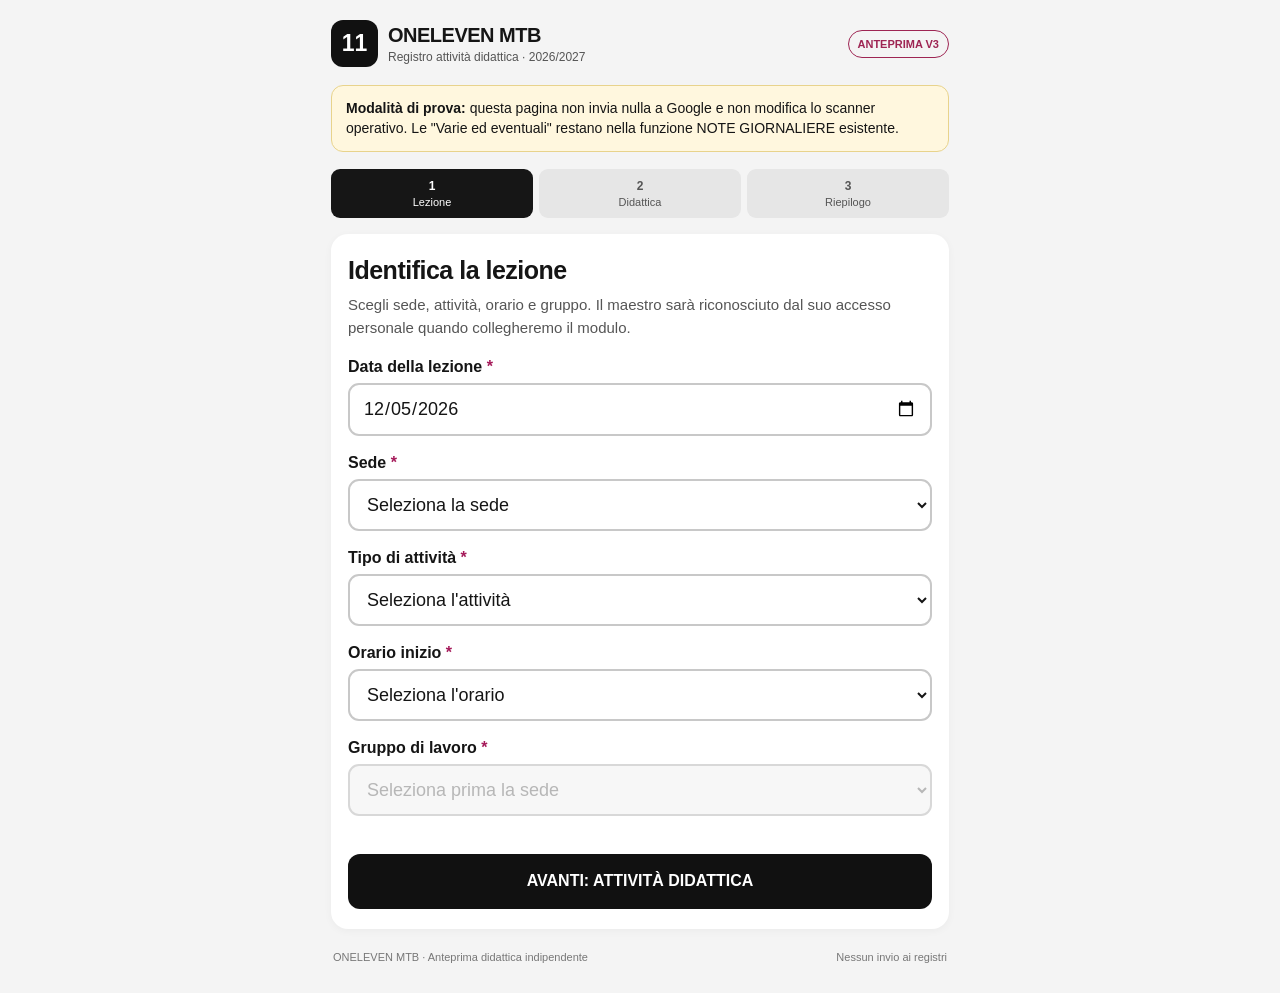
==== didattica/index.html @ 5e8c2f03 "Add files via upload Aggiunta modulo didattica V3 - versione di prova" ====
<!doctype html>
<html lang="it">
<head>
  <meta charset="utf-8">
  <meta name="viewport" content="width=device-width,initial-scale=1,viewport-fit=cover">
  <meta name="referrer" content="no-referrer">
  <meta name="robots" content="noindex,nofollow">
  <meta name="color-scheme" content="light">
  <title>Oneleven MTB | Attività didattica (anteprima)</title>
  <link rel="stylesheet" href="didattica.css">
</head>
<body>
  <main class="app">
    <header class="head">
      <div class="brand"><span class="brandmark" aria-hidden="true">11</span><div><strong>ONELEVEN MTB</strong><small>Registro attività didattica · 2026/2027</small></div></div>
      <span class="flag">ANTEPRIMA V3</span>
    </header>
    <div class="notice" role="status"><strong>Modalità di prova:</strong> questa pagina non invia nulla a Google e non modifica lo scanner operativo. Le "Varie ed eventuali" restano nella funzione NOTE GIORNALIERE esistente.</div>
    <div class="progress" aria-label="Fase di compilazione">
      <span class="step active" data-progress="0">1 <span>Lezione</span></span>
      <span class="step" data-progress="1">2 <span>Didattica</span></span>
      <span class="step" data-progress="2">3 <span>Riepilogo</span></span>
    </div>
    <section class="panel" id="stage-0">
      <h1>Identifica la lezione</h1>
      <p class="sub">Scegli sede, attività, orario e gruppo. Il maestro sarà riconosciuto dal suo accesso personale quando collegheremo il modulo.</p>
      <label for="lessonDate">Data della lezione <em>*</em></label>
      <input type="date" id="lessonDate" required>
      <label for="sede">Sede <em>*</em></label>
      <select id="sede" required><option value="">Seleziona la sede</option><option value="MFZ">My Fly Zone (MFZ)</option><option value="PIN">Pineta Sacchetti</option><option value="OUT">Outdoor</option></select>
      <div id="outdoorBox" class="hidden">
        <label for="localitaOutdoor">Località della lezione Outdoor <em>*</em></label>
        <input type="text" id="localitaOutdoor" maxlength="140" autocomplete="off" placeholder="Es. Monte Cavo – Rocca di Papa">
        <p class="hint">Inserisci dove si svolge la lezione. Campo obbligatorio solo per Outdoor.</p>
      </div>
      <label for="attivita">Tipo di attività <em>*</em></label>
      <select id="attivita" required><option value="">Seleziona l'attività</option></select>
      <label for="ora">Orario inizio <em>*</em></label>
      <select id="ora" required><option value="">Seleziona l'orario</option></select>
      <label for="gruppo">Gruppo di lavoro <em>*</em></label>
      <select id="gruppo" required disabled><option value="">Seleziona prima la sede</option></select>
      <div id="occasionaleBox" class="hidden">
        <label for="descrizioneOccasionale">Descrizione del gruppo occasionale <em>*</em></label>
        <input type="text" id="descrizioneOccasionale" maxlength="120" placeholder="Es. U12 misto, allievi di due gruppi">
        <p class="hint">Non crea un gruppo permanente nell'anagrafica.</p>
      </div>
      <p id="stage0Error" class="error" aria-live="polite"></p>
      <button type="button" class="primary" id="go1">AVANTI: ATTIVITÀ DIDATTICA</button>
    </section>
    <section class="panel hidden" id="stage-1">
      <h1>Attività didattica</h1>
      <p class="sub" id="lessonSummary1"></p>
      <label for="didattica">Lavoro svolto e obiettivi <em>*</em></label>
      <textarea id="didattica" rows="7" maxlength="2000" placeholder="Descrivi gli esercizi svolti, gli obiettivi e le indicazioni per la lezione successiva."></textarea>
      <p class="hint counter"><span id="didatticaCounter">0</span>/2000 caratteri</p>
      <p id="stage1Error" class="error" aria-live="polite"></p>
      <div class="actions"><button type="button" class="secondary" id="back0">INDIETRO</button><button type="button" class="primary" id="go2">AVANTI: RIEPILOGO</button></div>
    </section>
    <section class="panel hidden" id="stage-2">
      <h1>Riepilogo didattico</h1>
      <p class="sub">Controlla i dati. Il salvataggio sarà attivato soltanto dopo i test sul backend.</p>
      <dl class="summary" id="summary"></dl>
      <div class="notice warning"><strong>Registrazione disabilitata:</strong> non è stato eseguito nessun invio a Google.</div>
      <button type="button" class="primary" disabled>REGISTRA ATTIVITÀ · NON ATTIVO</button>
      <div class="actions"><button type="button" class="secondary" id="back1">INDIETRO</button><button type="button" class="secondary" id="copy">COPIA RIEPILOGO</button></div>
      <p id="copyResult" class="hint" aria-live="polite"></p>
    </section>
    <footer><span>ONELEVEN MTB · Anteprima didattica indipendente</span><span>Nessun invio ai registri</span></footer>
  </main>
  <script src="gruppi.js"></script>
  <script src="didattica.js"></script>
</body>
</html>
---- didattica/didattica.css ----
:root{font-family:Arial,Helvetica,sans-serif;color:#151515;background:#f4f4f4;-webkit-text-size-adjust:100%;font-synthesis:none}
*{box-sizing:border-box}
body{margin:0;min-height:100vh}
.app{max-width:650px;margin:0 auto;padding:16px 16px 30px}
.head{display:flex;justify-content:space-between;align-items:center;gap:12px;margin:4px 0 18px}
.brand{display:flex;align-items:center;gap:10px}.brand strong{font-size:20px;letter-spacing:-.5px;display:block}.brand small{font-size:12px;color:#555;display:block;margin-top:3px}
.brandmark{display:grid;place-items:center;width:47px;height:47px;background:#111;color:#fff;font-size:23px;font-weight:900;border-radius:12px}
.flag{border:1px solid #9e2553;color:#9e2553;padding:7px 9px;border-radius:999px;font-weight:700;font-size:11px;white-space:nowrap}
.notice{background:#fff7de;border:1px solid #e8d38c;border-radius:12px;padding:12px 14px;font-size:14px;line-height:1.45;margin-bottom:17px}
.notice.warning{margin-top:18px;background:#faf6ec}
.progress{display:flex;gap:6px;margin-bottom:16px}
.step{flex:1;text-align:center;background:#e6e6e6;color:#555;border-radius:9px;padding:10px 2px;font-size:12px;font-weight:700}
.step span{display:block;font-size:11px;margin-top:3px;font-weight:400}
.step.active{background:#161616;color:#fff}.step.done{background:#e4efe8;color:#1a6a42}
.panel{background:#fff;border-radius:17px;padding:22px 17px 20px;box-shadow:0 2px 8px #0000000a}
.hidden{display:none!important}
h1{font-size:25px;line-height:1.15;margin:0 0 10px;letter-spacing:-.5px}
.sub{font-size:15px;color:#555;line-height:1.48;margin:0 0 19px}
label{display:block;font-size:16px;font-weight:700;margin:18px 0 7px}
label em{font-style:normal;color:#a51959}
input,select,textarea{width:100%;border:2px solid #c8c8c8;border-radius:11px;background:#fff;color:#151515;font-family:inherit;font-size:18px;padding:13px;min-height:52px}
select:disabled{color:#999;background:#f4f4f4}
textarea{font-size:18px;line-height:1.4;resize:vertical;min-height:150px}
:focus-visible{outline:3px solid #9c2459;outline-offset:2px}
button{font-family:inherit;border-radius:12px;border:0;min-height:55px;font-size:16px;font-weight:800;cursor:pointer;padding:12px 14px}
button.primary{width:100%;background:#111;color:#fff;margin-top:12px}
button.secondary{border:2px solid #222;color:#111;background:#fff}
button:disabled{opacity:.50;cursor:not-allowed}
.actions{display:grid;grid-template-columns:1fr 1fr;gap:9px;margin-top:12px}
.actions .primary{margin-top:0}
.hint{font-size:13px;color:#666;line-height:1.4;margin:6px 0}
.counter{text-align:right}
.error{font-size:14px;color:#aa162a;font-weight:700;min-height:1em;margin:12px 0 0}
.explain{background:#f4f4f4;padding:13px;border-radius:11px;line-height:1.5;font-size:14px}
.summary{margin:0;padding:0}
.summary .pair{display:grid;grid-template-columns:120px minmax(0,1fr);gap:10px;padding:12px 0;border-bottom:1px solid #eee;font-size:15px;line-height:1.45}
.summary dt{color:#666}.summary dd{margin:0;font-weight:600;overflow-wrap:anywhere;white-space:pre-wrap}
footer{display:flex;flex-wrap:wrap;gap:8px;justify-content:space-between;color:#777;font-size:11px;padding:22px 2px 0}
@media(max-width:375px){.step span{font-size:10px}.app{padding:12px}.panel{padding:20px 14px}.summary .pair{grid-template-columns:94px 1fr}.brand strong{font-size:17px}}
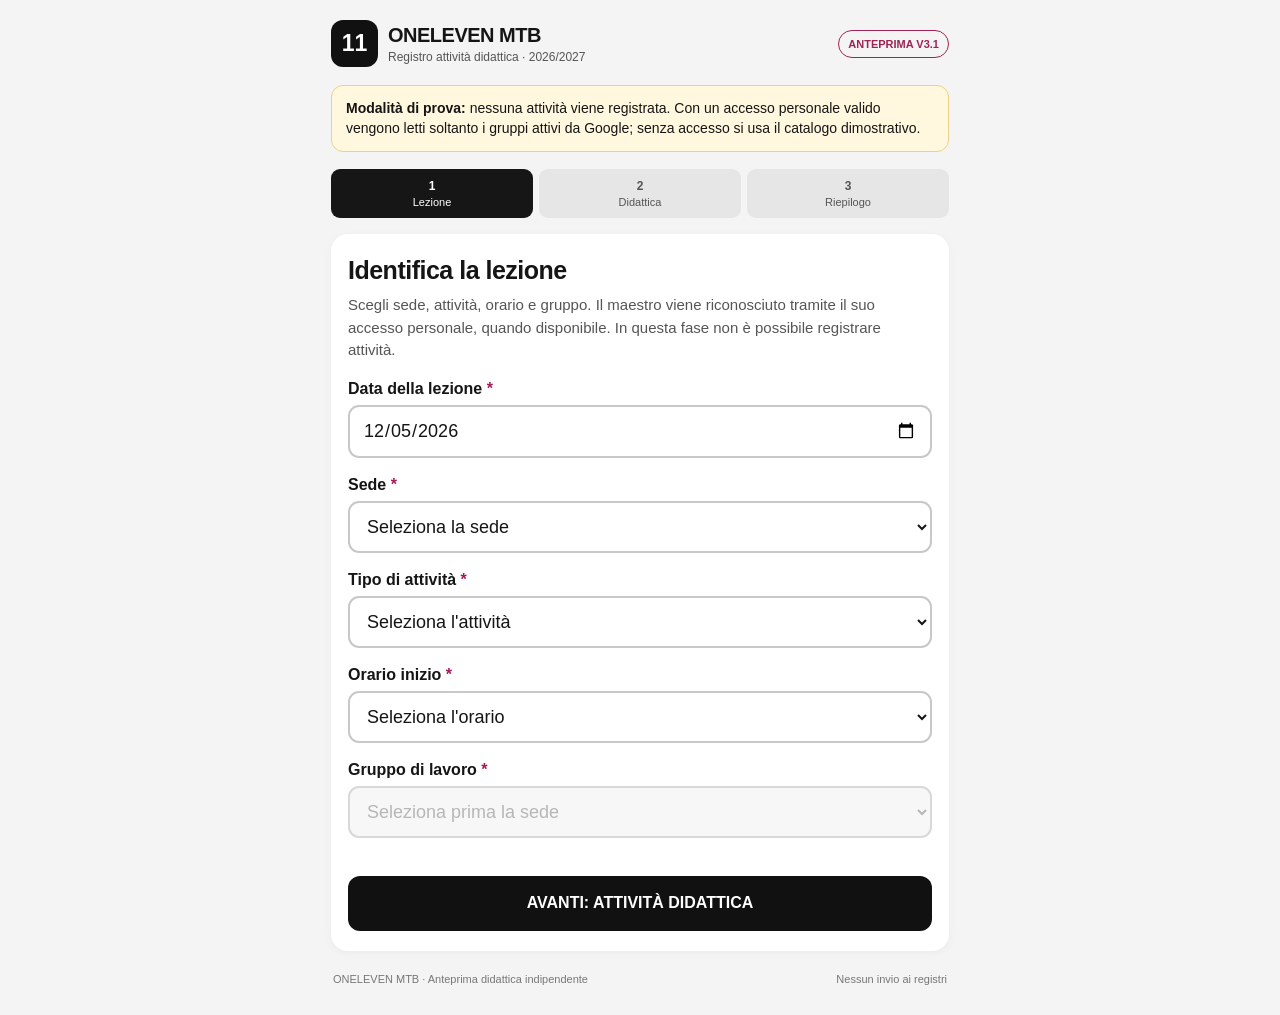
==== commit 42a53f0c: "Didattica V3.1 - collegamento Google sola lettura" ====
--- a/didattica/index.html
+++ b/didattica/index.html
@@ -6,16 +6,16 @@
   <meta name="referrer" content="no-referrer">
   <meta name="robots" content="noindex,nofollow">
   <meta name="color-scheme" content="light">
-  <title>Oneleven MTB | Attività didattica (anteprima)</title>
+  <title>Oneleven MTB | Attività didattica (anteprima sola lettura)</title>
   <link rel="stylesheet" href="didattica.css">
 </head>
 <body>
   <main class="app">
     <header class="head">
       <div class="brand"><span class="brandmark" aria-hidden="true">11</span><div><strong>ONELEVEN MTB</strong><small>Registro attività didattica · 2026/2027</small></div></div>
-      <span class="flag">ANTEPRIMA V3</span>
+      <span class="flag">ANTEPRIMA V3.1</span>
     </header>
-    <div class="notice" role="status"><strong>Modalità di prova:</strong> questa pagina non invia nulla a Google e non modifica lo scanner operativo. Le "Varie ed eventuali" restano nella funzione NOTE GIORNALIERE esistente.</div>
+    <div class="notice" role="status"><strong>Modalità di prova:</strong> nessuna attività viene registrata. Con un accesso personale valido vengono letti soltanto i gruppi attivi da Google; senza accesso si usa il catalogo dimostrativo.</div>
     <div class="progress" aria-label="Fase di compilazione">
       <span class="step active" data-progress="0">1 <span>Lezione</span></span>
       <span class="step" data-progress="1">2 <span>Didattica</span></span>
@@ -23,7 +23,7 @@
     </div>
     <section class="panel" id="stage-0">
       <h1>Identifica la lezione</h1>
-      <p class="sub">Scegli sede, attività, orario e gruppo. Il maestro sarà riconosciuto dal suo accesso personale quando collegheremo il modulo.</p>
+      <p class="sub">Scegli sede, attività, orario e gruppo. Il maestro viene riconosciuto tramite il suo accesso personale, quando disponibile. In questa fase non è possibile registrare attività.</p>
       <label for="lessonDate">Data della lezione <em>*</em></label>
       <input type="date" id="lessonDate" required>
       <label for="sede">Sede <em>*</em></label>
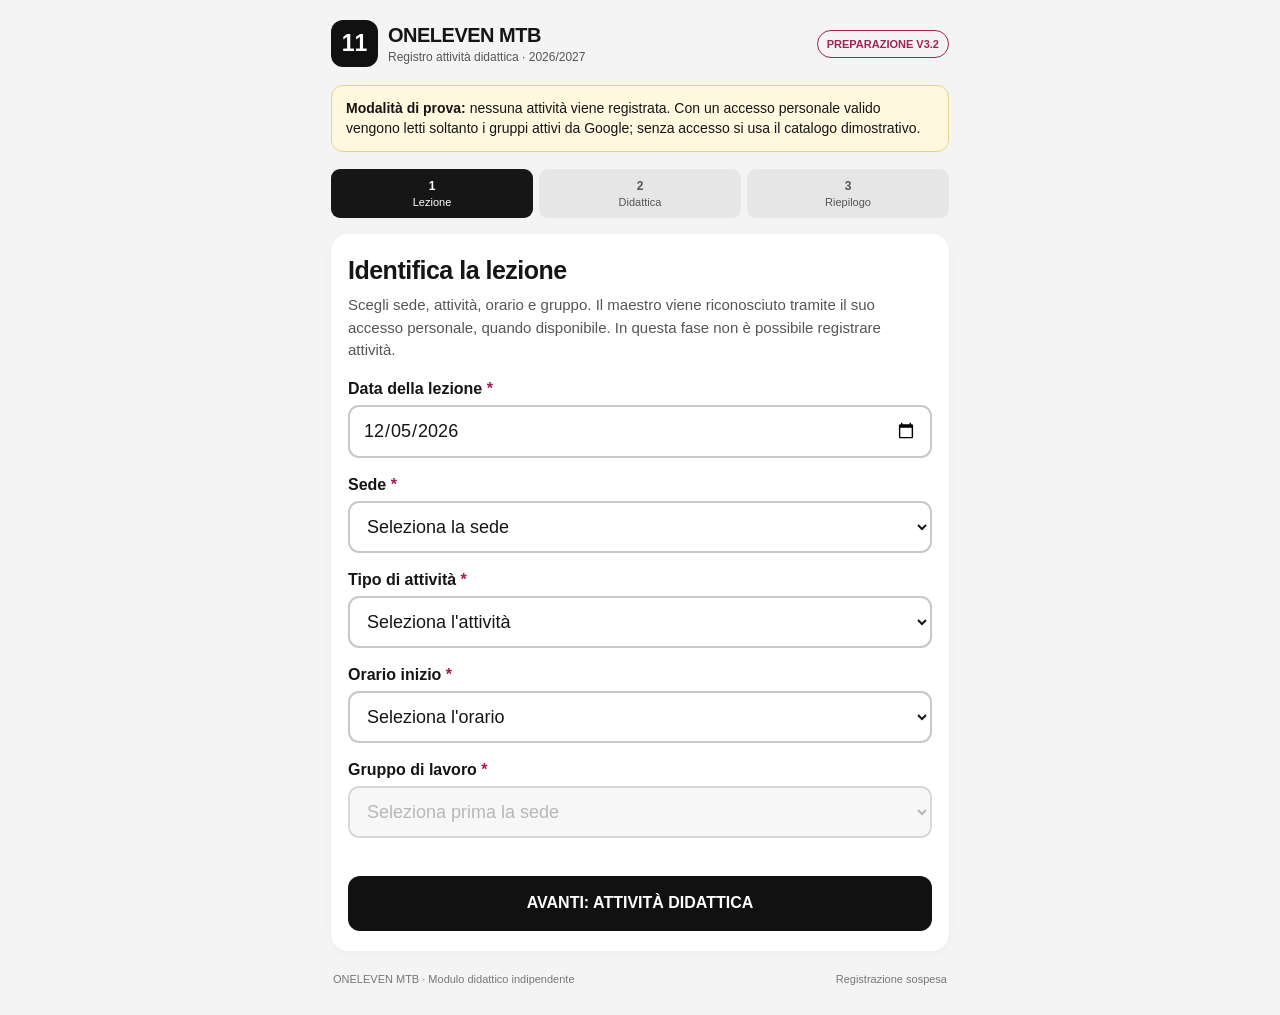
==== commit 9bbf1665: "Didattica V3.2 - Registrazione e Fascicolo Maestri" ====
--- a/didattica/index.html
+++ b/didattica/index.html
@@ -6,16 +6,17 @@
   <meta name="referrer" content="no-referrer">
   <meta name="robots" content="noindex,nofollow">
   <meta name="color-scheme" content="light">
-  <title>Oneleven MTB | Attività didattica (anteprima sola lettura)</title>
+  <title>Oneleven MTB | Attività didattica (preparazione V3.2)</title>
   <link rel="stylesheet" href="didattica.css">
 </head>
 <body>
   <main class="app">
     <header class="head">
       <div class="brand"><span class="brandmark" aria-hidden="true">11</span><div><strong>ONELEVEN MTB</strong><small>Registro attività didattica · 2026/2027</small></div></div>
-      <span class="flag">ANTEPRIMA V3.1</span>
+      <span class="flag">PREPARAZIONE V3.2</span>
     </header>
     <div class="notice" role="status"><strong>Modalità di prova:</strong> nessuna attività viene registrata. Con un accesso personale valido vengono letti soltanto i gruppi attivi da Google; senza accesso si usa il catalogo dimostrativo.</div>
+    <p><a href="fascicolo.html" id="fascicoloLink" hidden>CONSULTA FASCICOLO MAESTRI</a></p>
     <div class="progress" aria-label="Fase di compilazione">
       <span class="step active" data-progress="0">1 <span>Lezione</span></span>
       <span class="step" data-progress="1">2 <span>Didattica</span></span>
@@ -58,14 +59,19 @@
     </section>
     <section class="panel hidden" id="stage-2">
       <h1>Riepilogo didattico</h1>
-      <p class="sub">Controlla i dati. Il salvataggio sarà attivato soltanto dopo i test sul backend.</p>
+      <p class="sub">Controlla i dati. La registrazione sarà disponibile dopo il deployment e il collaudo finale.</p>
       <dl class="summary" id="summary"></dl>
-      <div class="notice warning"><strong>Registrazione disabilitata:</strong> non è stato eseguito nessun invio a Google.</div>
-      <button type="button" class="primary" disabled>REGISTRA ATTIVITÀ · NON ATTIVO</button>
+      <div class="notice warning"><strong>Preparazione V3.2:</strong> invio disabilitato fino all’attivazione finale. Le note esistenti e Excel restano indipendenti.</div>
+      <button type="button" class="primary" id="registraDidattica" disabled>REGISTRAZIONE NON ANCORA ATTIVA</button>
+      <p class="error" id="sendState" aria-live="polite"></p>
+      <div class="actions">
+        <button type="button" class="secondary" id="checkDidattica" hidden>VERIFICA INVIO PRECEDENTE</button>
+        <button type="button" class="secondary" id="retryDidattica" hidden>RIPROVA STESSO ID</button>
+      </div>
       <div class="actions"><button type="button" class="secondary" id="back1">INDIETRO</button><button type="button" class="secondary" id="copy">COPIA RIEPILOGO</button></div>
       <p id="copyResult" class="hint" aria-live="polite"></p>
     </section>
-    <footer><span>ONELEVEN MTB · Anteprima didattica indipendente</span><span>Nessun invio ai registri</span></footer>
+    <footer><span>ONELEVEN MTB · Modulo didattico indipendente</span><span>Registrazione sospesa</span></footer>
   </main>
   <script src="gruppi.js"></script>
   <script src="didattica.js"></script>
--- a/didattica/didattica.css
+++ b/didattica/didattica.css
@@ -37,3 +37,6 @@
 .summary dt{color:#666}.summary dd{margin:0;font-weight:600;overflow-wrap:anywhere;white-space:pre-wrap}
 footer{display:flex;flex-wrap:wrap;gap:8px;justify-content:space-between;color:#777;font-size:11px;padding:22px 2px 0}
 @media(max-width:375px){.step span{font-size:10px}.app{padding:12px}.panel{padding:20px 14px}.summary .pair{grid-template-columns:94px 1fr}.brand strong{font-size:17px}}
+
+[hidden]{display:none!important}
+#fascicoloLink{display:block;background:#fff;border:2px solid #111;border-radius:12px;padding:14px;text-align:center;text-decoration:none;color:#111;font-weight:800;margin-bottom:14px}
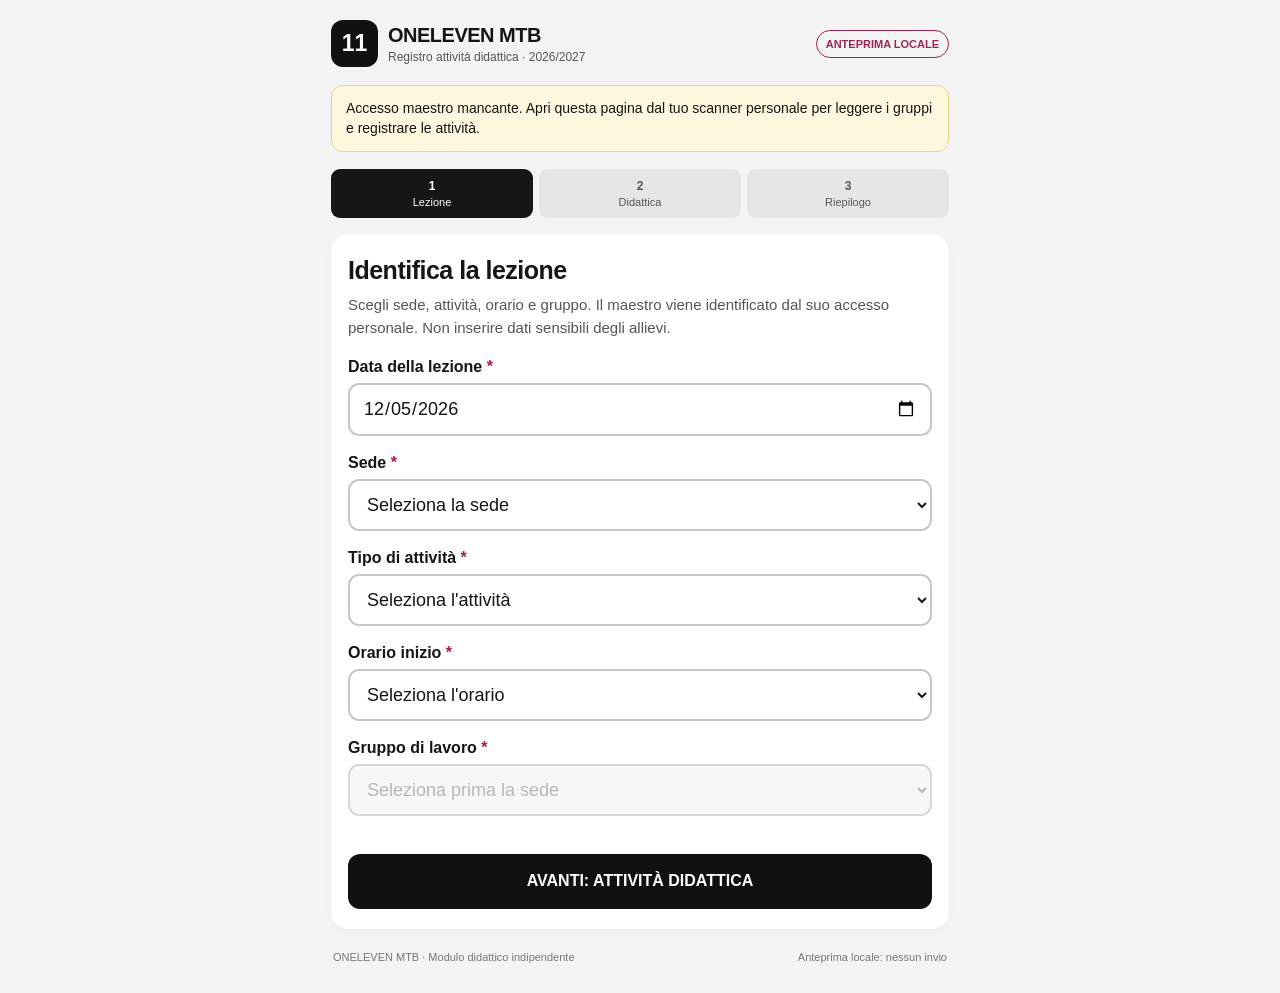
==== commit de1f0404: "Didattica V3.3 - Versione operativa pre-rilascio" ====
--- a/didattica/index.html
+++ b/didattica/index.html
@@ -6,16 +6,16 @@
   <meta name="referrer" content="no-referrer">
   <meta name="robots" content="noindex,nofollow">
   <meta name="color-scheme" content="light">
-  <title>Oneleven MTB | Attività didattica (preparazione V3.2)</title>
+  <title>Oneleven MTB | Attività didattica</title>
   <link rel="stylesheet" href="didattica.css">
 </head>
 <body>
   <main class="app">
     <header class="head">
       <div class="brand"><span class="brandmark" aria-hidden="true">11</span><div><strong>ONELEVEN MTB</strong><small>Registro attività didattica · 2026/2027</small></div></div>
-      <span class="flag">PREPARAZIONE V3.2</span>
+      <span class="flag">DIDATTICA</span>
     </header>
-    <div class="notice" role="status"><strong>Modalità di prova:</strong> nessuna attività viene registrata. Con un accesso personale valido vengono letti soltanto i gruppi attivi da Google; senza accesso si usa il catalogo dimostrativo.</div>
+    <div class="notice" role="status">Accesso maestro in verifica. La registrazione è disponibile soltanto dallo scanner autorizzato sul sito Oneleven.</div>
     <p><a href="fascicolo.html" id="fascicoloLink" hidden>CONSULTA FASCICOLO MAESTRI</a></p>
     <div class="progress" aria-label="Fase di compilazione">
       <span class="step active" data-progress="0">1 <span>Lezione</span></span>
@@ -24,7 +24,7 @@
     </div>
     <section class="panel" id="stage-0">
       <h1>Identifica la lezione</h1>
-      <p class="sub">Scegli sede, attività, orario e gruppo. Il maestro viene riconosciuto tramite il suo accesso personale, quando disponibile. In questa fase non è possibile registrare attività.</p>
+      <p class="sub">Scegli sede, attività, orario e gruppo. Il maestro viene riconosciuto tramite il suo accesso personale. Non inserire dati sensibili degli allievi.</p>
       <label for="lessonDate">Data della lezione <em>*</em></label>
       <input type="date" id="lessonDate" required>
       <label for="sede">Sede <em>*</em></label>
@@ -59,10 +59,11 @@
     </section>
     <section class="panel hidden" id="stage-2">
       <h1>Riepilogo didattico</h1>
-      <p class="sub">Controlla i dati. La registrazione sarà disponibile dopo il deployment e il collaudo finale.</p>
+      <p class="sub">Controlla tutti i dati prima di registrare l’attività.</p>
       <dl class="summary" id="summary"></dl>
-      <div class="notice warning"><strong>Preparazione V3.2:</strong> invio disabilitato fino all’attivazione finale. Le note esistenti e Excel restano indipendenti.</div>
-      <button type="button" class="primary" id="registraDidattica" disabled>REGISTRAZIONE NON ANCORA ATTIVA</button>
+      <div class="notice warning">L’attività sarà registrata nel REGISTRO DIDATTICA. Se la connessione si interrompe, verifica l’invio precedente: non creare un altro ID.</div>
+      <button type="button" class="primary" id="registraDidattica" disabled>VERIFICA ACCESSO IN CORSO</button>
+      <div class="actions"><button type="button" class="secondary" id="nuovaAttivita" hidden>NUOVA ATTIVITÀ</button></div>
       <p class="error" id="sendState" aria-live="polite"></p>
       <div class="actions">
         <button type="button" class="secondary" id="checkDidattica" hidden>VERIFICA INVIO PRECEDENTE</button>
@@ -71,7 +72,7 @@
       <div class="actions"><button type="button" class="secondary" id="back1">INDIETRO</button><button type="button" class="secondary" id="copy">COPIA RIEPILOGO</button></div>
       <p id="copyResult" class="hint" aria-live="polite"></p>
     </section>
-    <footer><span>ONELEVEN MTB · Modulo didattico indipendente</span><span>Registrazione sospesa</span></footer>
+    <footer><span>ONELEVEN MTB · Modulo didattico indipendente</span><span>Registro didattico Oneleven</span></footer>
   </main>
   <script src="gruppi.js"></script>
   <script src="didattica.js"></script>
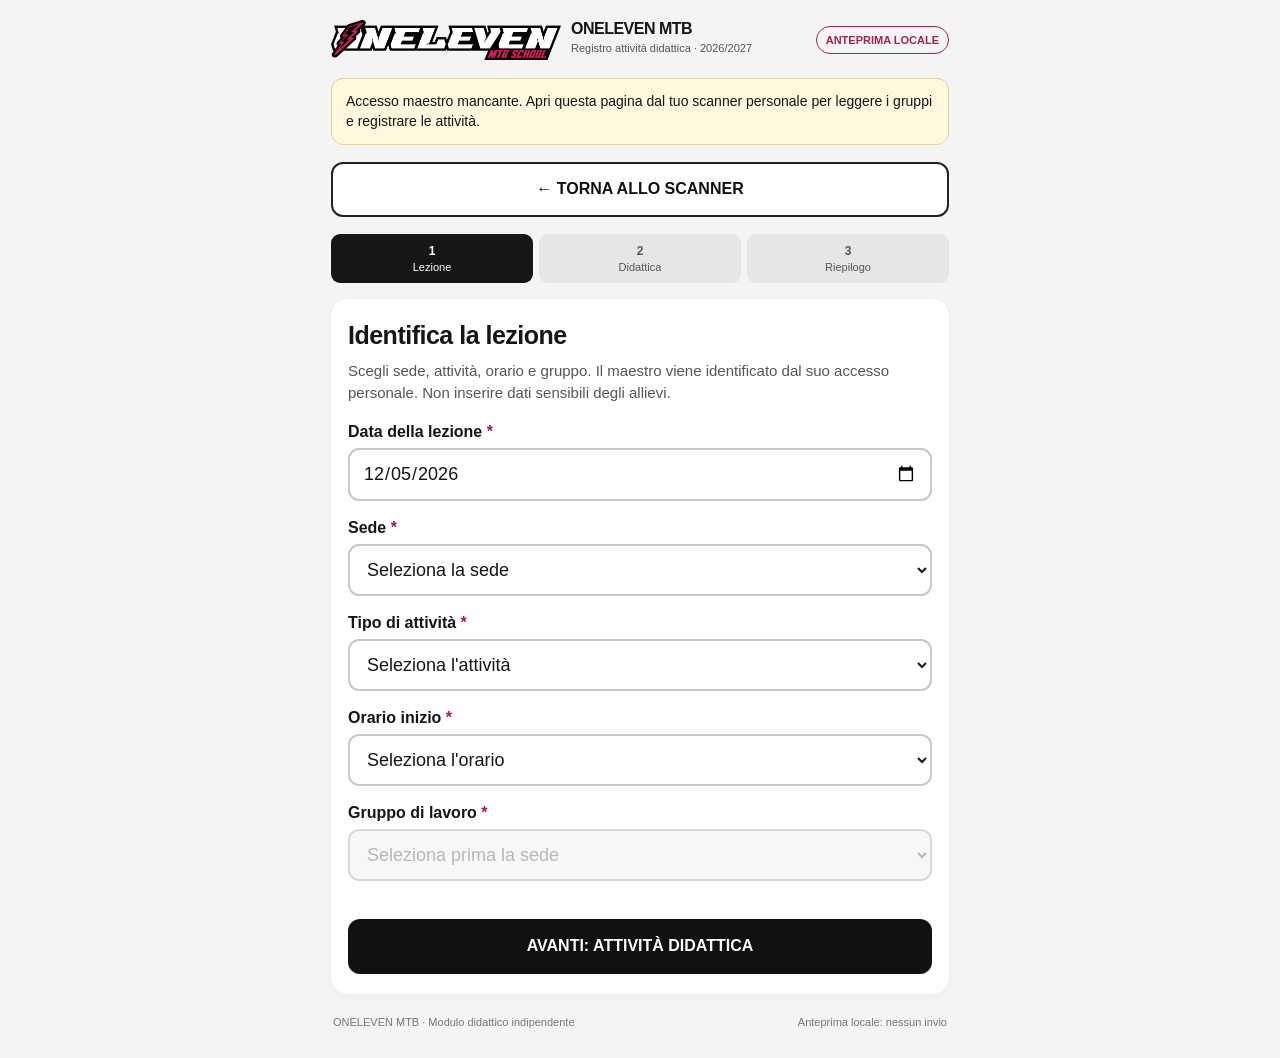
==== commit fd034fc4: "Didattica V3.4 - Logo Oneleven e ritorno allo scanner" ====
--- a/didattica/index.html
+++ b/didattica/index.html
@@ -12,11 +12,12 @@
 <body>
   <main class="app">
     <header class="head">
-      <div class="brand"><span class="brandmark" aria-hidden="true">11</span><div><strong>ONELEVEN MTB</strong><small>Registro attività didattica · 2026/2027</small></div></div>
+      <div class="brand"><img class="brand-logo" src="../logo scanner.png" alt="Oneleven MTB School"><div><strong>ONELEVEN MTB</strong><small>Registro attività didattica · 2026/2027</small></div></div>
       <span class="flag">DIDATTICA</span>
     </header>
     <div class="notice" role="status">Accesso maestro in verifica. La registrazione è disponibile soltanto dallo scanner autorizzato sul sito Oneleven.</div>
     <p><a href="fascicolo.html" id="fascicoloLink" hidden>CONSULTA FASCICOLO MAESTRI</a></p>
+    <button id="tornaScanner" type="button" class="secondary return-scanner">← TORNA ALLO SCANNER</button>
     <div class="progress" aria-label="Fase di compilazione">
       <span class="step active" data-progress="0">1 <span>Lezione</span></span>
       <span class="step" data-progress="1">2 <span>Didattica</span></span>
--- a/didattica/didattica.css
+++ b/didattica/didattica.css
@@ -40,3 +40,12 @@
 
 [hidden]{display:none!important}
 #fascicoloLink{display:block;background:#fff;border:2px solid #111;border-radius:12px;padding:14px;text-align:center;text-decoration:none;color:#111;font-weight:800;margin-bottom:14px}
+
+/* V3.4: logo ufficiale riutilizzato dallo scanner e ritorno a navigazione principale. */
+.brand{min-width:0;align-items:flex-start}
+.brand-logo{display:block;width:min(230px,52vw);height:auto;object-fit:contain}
+.brand>div{min-width:0}
+.brand strong{font-size:16px}
+.brand small{font-size:11px;line-height:1.3}
+.return-scanner{width:100%;display:block;margin:0 0 17px;text-align:center}
+@media(max-width:375px){.brand-logo{width:min(200px,49vw)}.flag{font-size:10px;padding:6px}}
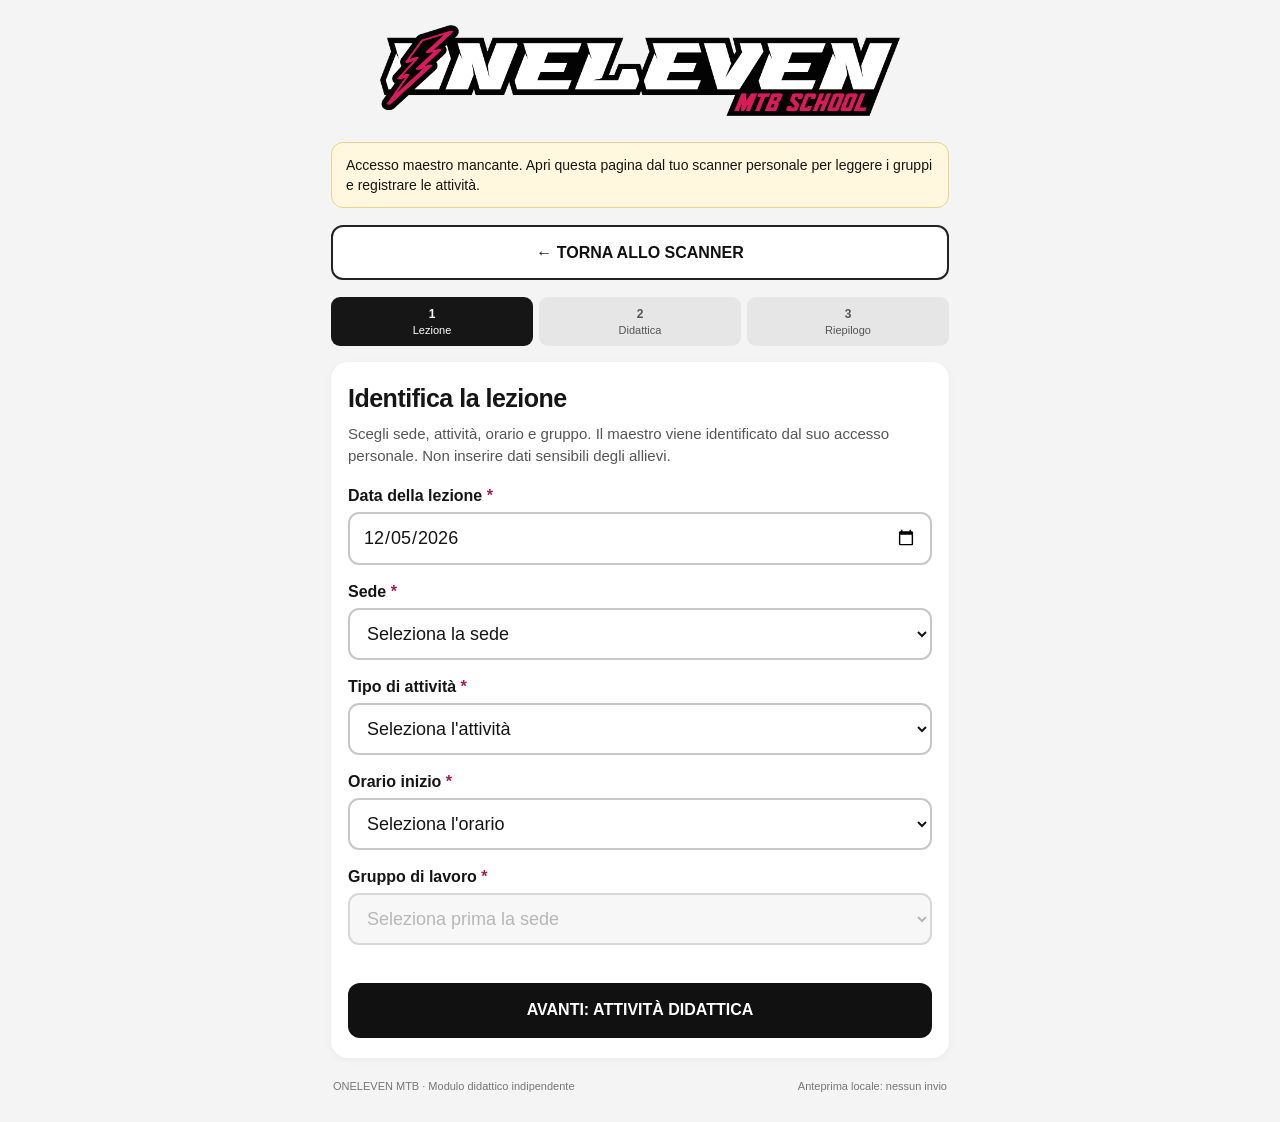
==== commit 1259868c: "Didattica V3.5 - Logo grande e avvisi semplificati" ====
--- a/didattica/index.html
+++ b/didattica/index.html
@@ -12,10 +12,9 @@
 <body>
   <main class="app">
     <header class="head">
-      <div class="brand"><img class="brand-logo" src="../logo scanner.png" alt="Oneleven MTB School"><div><strong>ONELEVEN MTB</strong><small>Registro attività didattica · 2026/2027</small></div></div>
-      <span class="flag">DIDATTICA</span>
+      <div class="brand"><img class="brand-logo" src="../logo scanner.png" alt="Oneleven MTB School"></div>
     </header>
-    <div class="notice" role="status">Accesso maestro in verifica. La registrazione è disponibile soltanto dallo scanner autorizzato sul sito Oneleven.</div>
+    <div class="notice" role="status" aria-live="polite">Accesso maestro in verifica. La registrazione è disponibile soltanto dallo scanner autorizzato sul sito Oneleven.</div>
     <p><a href="fascicolo.html" id="fascicoloLink" hidden>CONSULTA FASCICOLO MAESTRI</a></p>
     <button id="tornaScanner" type="button" class="secondary return-scanner">← TORNA ALLO SCANNER</button>
     <div class="progress" aria-label="Fase di compilazione">
--- a/didattica/didattica.css
+++ b/didattica/didattica.css
@@ -2,10 +2,9 @@
 *{box-sizing:border-box}
 body{margin:0;min-height:100vh}
 .app{max-width:650px;margin:0 auto;padding:16px 16px 30px}
-.head{display:flex;justify-content:space-between;align-items:center;gap:12px;margin:4px 0 18px}
-.brand{display:flex;align-items:center;gap:10px}.brand strong{font-size:20px;letter-spacing:-.5px;display:block}.brand small{font-size:12px;color:#555;display:block;margin-top:3px}
-.brandmark{display:grid;place-items:center;width:47px;height:47px;background:#111;color:#fff;font-size:23px;font-weight:900;border-radius:12px}
-.flag{border:1px solid #9e2553;color:#9e2553;padding:7px 9px;border-radius:999px;font-weight:700;font-size:11px;white-space:nowrap}
+.head{display:flex;justify-content:center;align-items:center;margin:4px 0 18px}
+.brand{display:flex;align-items:center;justify-content:center;width:100%;min-width:0}
+.brand-logo{display:block;width:100%;max-width:520px;height:auto;margin:5px auto 8px;object-fit:contain}
 .notice{background:#fff7de;border:1px solid #e8d38c;border-radius:12px;padding:12px 14px;font-size:14px;line-height:1.45;margin-bottom:17px}
 .notice.warning{margin-top:18px;background:#faf6ec}
 .progress{display:flex;gap:6px;margin-bottom:16px}
@@ -36,16 +35,7 @@
 .summary .pair{display:grid;grid-template-columns:120px minmax(0,1fr);gap:10px;padding:12px 0;border-bottom:1px solid #eee;font-size:15px;line-height:1.45}
 .summary dt{color:#666}.summary dd{margin:0;font-weight:600;overflow-wrap:anywhere;white-space:pre-wrap}
 footer{display:flex;flex-wrap:wrap;gap:8px;justify-content:space-between;color:#777;font-size:11px;padding:22px 2px 0}
-@media(max-width:375px){.step span{font-size:10px}.app{padding:12px}.panel{padding:20px 14px}.summary .pair{grid-template-columns:94px 1fr}.brand strong{font-size:17px}}
-
+@media(max-width:375px){.step span{font-size:10px}.app{padding:12px}.panel{padding:20px 14px}.summary .pair{grid-template-columns:94px 1fr}}
 [hidden]{display:none!important}
 #fascicoloLink{display:block;background:#fff;border:2px solid #111;border-radius:12px;padding:14px;text-align:center;text-decoration:none;color:#111;font-weight:800;margin-bottom:14px}
-
-/* V3.4: logo ufficiale riutilizzato dallo scanner e ritorno a navigazione principale. */
-.brand{min-width:0;align-items:flex-start}
-.brand-logo{display:block;width:min(230px,52vw);height:auto;object-fit:contain}
-.brand>div{min-width:0}
-.brand strong{font-size:16px}
-.brand small{font-size:11px;line-height:1.3}
 .return-scanner{width:100%;display:block;margin:0 0 17px;text-align:center}
-@media(max-width:375px){.brand-logo{width:min(200px,49vw)}.flag{font-size:10px;padding:6px}}
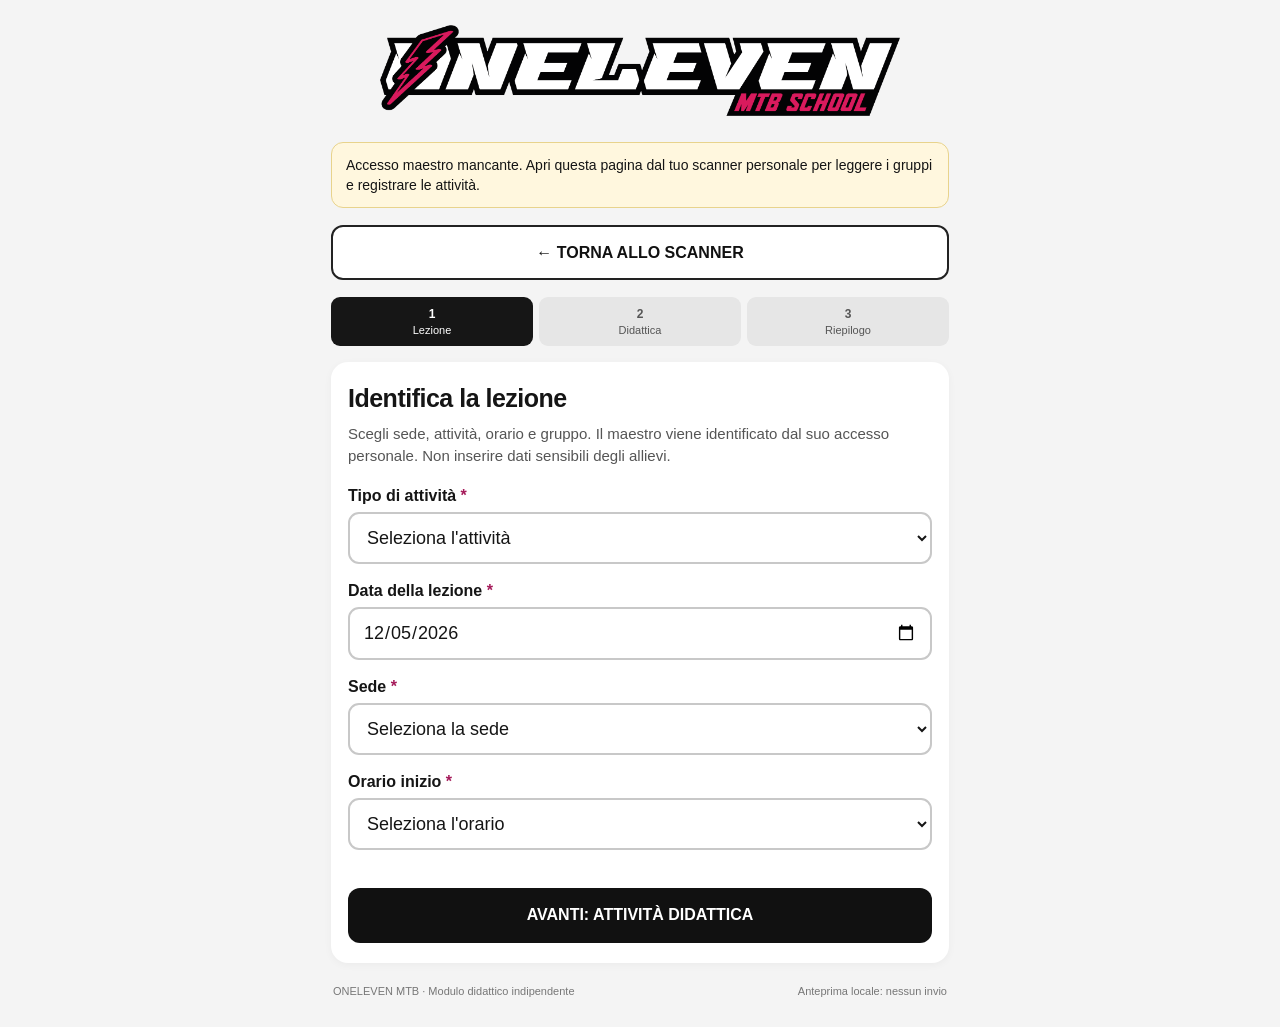
==== commit 4ed51a45: "Update index.html" ====
--- a/didattica/index.html
+++ b/didattica/index.html
@@ -6,7 +6,7 @@
   <meta name="referrer" content="no-referrer">
   <meta name="robots" content="noindex,nofollow">
   <meta name="color-scheme" content="light">
-  <title>Oneleven MTB | Attività didattica</title>
+  <title>Oneleven MTB | Attività didattica V3.6</title>
   <link rel="stylesheet" href="didattica.css">
 </head>
 <body>
@@ -24,7 +24,9 @@
     </div>
     <section class="panel" id="stage-0">
       <h1>Identifica la lezione</h1>
-      <p class="sub">Scegli sede, attività, orario e gruppo. Il maestro viene riconosciuto tramite il suo accesso personale. Non inserire dati sensibili degli allievi.</p>
+      <p class="sub">Scegli Club o PL, la sede e l'orario. Per Club indica il gruppo; per PL seleziona l'allievo per cognome.</p>
+      <label for="attivita">Tipo di attività <em>*</em></label>
+      <select id="attivita" required><option value="">Seleziona l'attività</option></select>
       <label for="lessonDate">Data della lezione <em>*</em></label>
       <input type="date" id="lessonDate" required>
       <label for="sede">Sede <em>*</em></label>
@@ -34,16 +36,25 @@
         <input type="text" id="localitaOutdoor" maxlength="140" autocomplete="off" placeholder="Es. Monte Cavo – Rocca di Papa">
         <p class="hint">Inserisci dove si svolge la lezione. Campo obbligatorio solo per Outdoor.</p>
       </div>
-      <label for="attivita">Tipo di attività <em>*</em></label>
-      <select id="attivita" required><option value="">Seleziona l'attività</option></select>
       <label for="ora">Orario inizio <em>*</em></label>
       <select id="ora" required><option value="">Seleziona l'orario</option></select>
-      <label for="gruppo">Gruppo di lavoro <em>*</em></label>
-      <select id="gruppo" required disabled><option value="">Seleziona prima la sede</option></select>
-      <div id="occasionaleBox" class="hidden">
-        <label for="descrizioneOccasionale">Descrizione del gruppo occasionale <em>*</em></label>
-        <input type="text" id="descrizioneOccasionale" maxlength="120" placeholder="Es. U12 misto, allievi di due gruppi">
-        <p class="hint">Non crea un gruppo permanente nell'anagrafica.</p>
+      <div id="clubBox" class="hidden">
+        <label for="gruppo">Gruppo di lavoro <em>*</em></label>
+        <select id="gruppo" disabled><option value="">Seleziona prima la sede</option></select>
+        <div id="occasionaleBox" class="hidden">
+          <label for="descrizioneOccasionale">Descrizione del gruppo occasionale <em>*</em></label>
+          <input type="text" id="descrizioneOccasionale" maxlength="120" placeholder="Es. U12 misto, allievi di due gruppi">
+          <p class="hint">Non crea un gruppo permanente nell'anagrafica.</p>
+        </div>
+      </div>
+      <div id="plBox" class="hidden">
+        <label for="pacchetto">Tipo pacchetto PL <em>*</em></label>
+        <select id="pacchetto"><option value="">Seleziona il pacchetto</option><option value="IND">IND - Individuale</option><option value="FRIENDS">FRIENDS</option></select>
+        <label for="cercaRider">Cerca allievo per cognome <em>*</em></label>
+        <input type="search" id="cercaRider" maxlength="100" placeholder="Inizia a scrivere il cognome" autocomplete="off">
+        <div id="riderRisultati" class="rider-results" aria-label="Risultati ricerca allievo"></div>
+        <p id="riderSelezionato" class="selected-rider hint" aria-live="polite">Nessun allievo selezionato.</p>
+        <p class="hint">Per FRIENDS registra ogni partecipante separatamente. Dopo la conferma puoi riutilizzare la stessa descrizione.</p>
       </div>
       <p id="stage0Error" class="error" aria-live="polite"></p>
       <button type="button" class="primary" id="go1">AVANTI: ATTIVITÀ DIDATTICA</button>
@@ -51,7 +62,17 @@
     <section class="panel hidden" id="stage-1">
       <h1>Attività didattica</h1>
       <p class="sub" id="lessonSummary1"></p>
-      <label for="didattica">Lavoro svolto e obiettivi <em>*</em></label>
+      <div id="livelloBox" class="hidden">
+        <label>Livello tecnico dell'allievo <em>*</em></label>
+        <p class="hint" id="livelloState" aria-live="polite">Caricamento dell'ultimo livello tecnico...</p>
+        <div class="levels" role="radiogroup" aria-label="Livello tecnico dell'allievo">
+          <label><input type="radio" name="livelloTecnico" value="Principiante"> Principiante</label>
+          <label><input type="radio" name="livelloTecnico" value="Intermedio"> Intermedio</label>
+          <label><input type="radio" name="livelloTecnico" value="Avanzato"> Avanzato</label>
+          <label><input type="radio" name="livelloTecnico" value="RaceTeam"> RaceTeam</label>
+        </div>
+      </div>
+      <label for="didattica" id="didatticaLabel">Lavoro svolto e obiettivi <em>*</em></label>
       <textarea id="didattica" rows="7" maxlength="2000" placeholder="Descrivi gli esercizi svolti, gli obiettivi e le indicazioni per la lezione successiva."></textarea>
       <p class="hint counter"><span id="didatticaCounter">0</span>/2000 caratteri</p>
       <p id="stage1Error" class="error" aria-live="polite"></p>
@@ -70,6 +91,7 @@
         <button type="button" class="secondary" id="retryDidattica" hidden>RIPROVA STESSO ID</button>
       </div>
       <div class="actions"><button type="button" class="secondary" id="back1">INDIETRO</button><button type="button" class="secondary" id="copy">COPIA RIEPILOGO</button></div>
+      <button type="button" class="secondary copy-description" id="copyDescription">COPIA SOLO LA DESCRIZIONE</button>
       <p id="copyResult" class="hint" aria-live="polite"></p>
     </section>
     <footer><span>ONELEVEN MTB · Modulo didattico indipendente</span><span>Registro didattico Oneleven</span></footer>
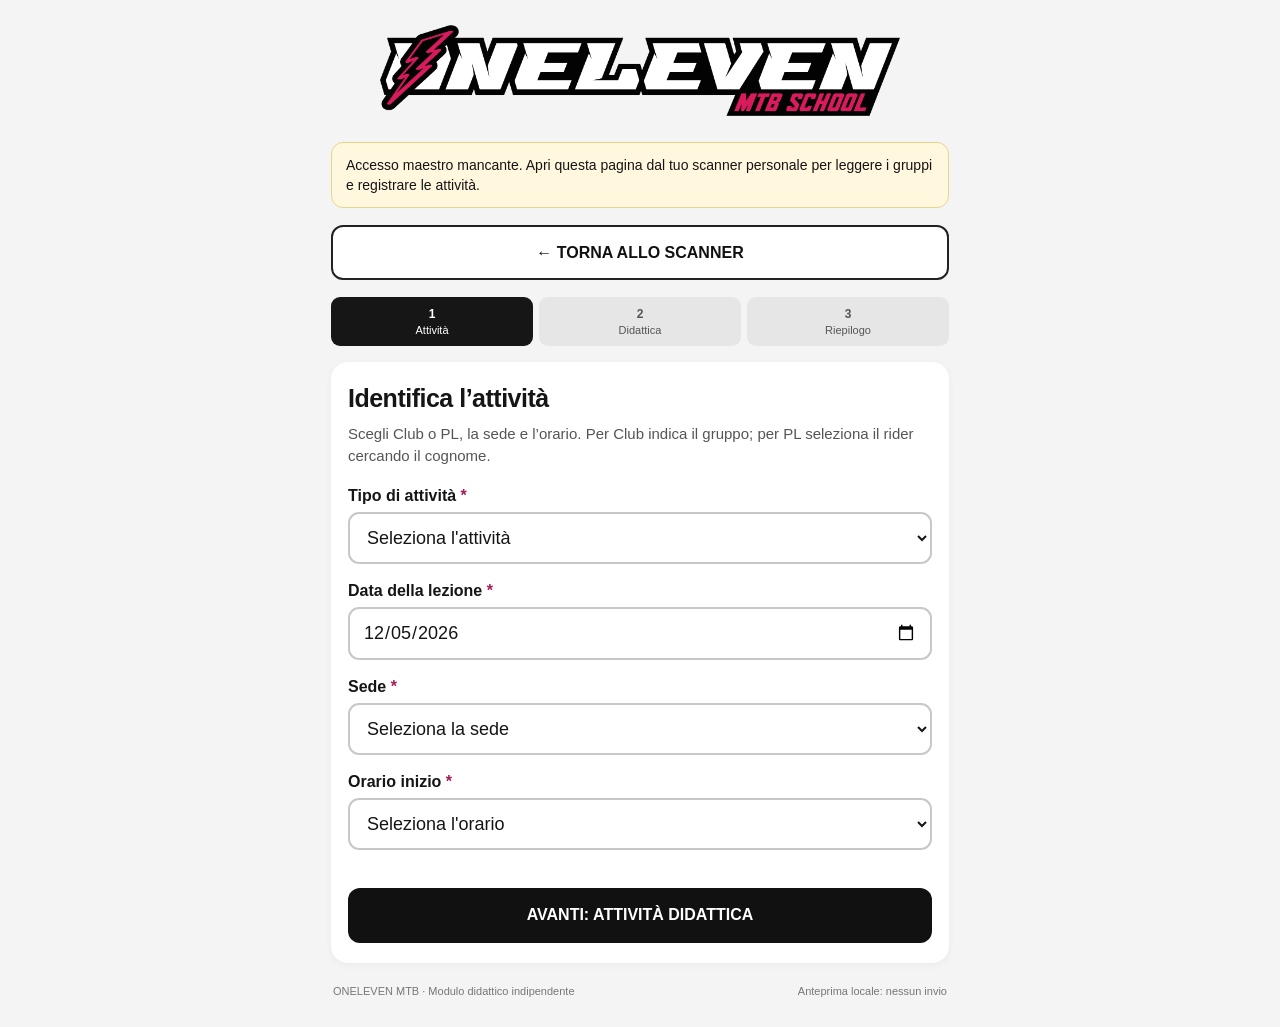
==== commit f2407efe: "Update index.html" ====
--- a/didattica/index.html
+++ b/didattica/index.html
@@ -6,7 +6,7 @@
   <meta name="referrer" content="no-referrer">
   <meta name="robots" content="noindex,nofollow">
   <meta name="color-scheme" content="light">
-  <title>Oneleven MTB | Attività didattica V3.6</title>
+  <title>Oneleven MTB | Attività didattica V3.7</title>
   <link rel="stylesheet" href="didattica.css">
 </head>
 <body>
@@ -18,17 +18,18 @@
     <p><a href="fascicolo.html" id="fascicoloLink" hidden>CONSULTA FASCICOLO MAESTRI</a></p>
     <button id="tornaScanner" type="button" class="secondary return-scanner">← TORNA ALLO SCANNER</button>
     <div class="progress" aria-label="Fase di compilazione">
-      <span class="step active" data-progress="0">1 <span>Lezione</span></span>
+      <span class="step active" data-progress="0">1 <span>Attività</span></span>
       <span class="step" data-progress="1">2 <span>Didattica</span></span>
       <span class="step" data-progress="2">3 <span>Riepilogo</span></span>
     </div>
     <section class="panel" id="stage-0">
-      <h1>Identifica la lezione</h1>
-      <p class="sub">Scegli Club o PL, la sede e l'orario. Per Club indica il gruppo; per PL seleziona l'allievo per cognome.</p>
+      <h1>Identifica l’attività</h1>
+      <p class="sub">Scegli Club, PL o Rider. Rider consente una valutazione tecnica anche senza lezione.</p>
       <label for="attivita">Tipo di attività <em>*</em></label>
       <select id="attivita" required><option value="">Seleziona l'attività</option></select>
-      <label for="lessonDate">Data della lezione <em>*</em></label>
+      <label for="lessonDate" id="dataLabel">Data della lezione <em>*</em></label>
       <input type="date" id="lessonDate" required>
+      <div id="sedeOraBox">
       <label for="sede">Sede <em>*</em></label>
       <select id="sede" required><option value="">Seleziona la sede</option><option value="MFZ">My Fly Zone (MFZ)</option><option value="PIN">Pineta Sacchetti</option><option value="OUT">Outdoor</option></select>
       <div id="outdoorBox" class="hidden">
@@ -38,6 +39,7 @@
       </div>
       <label for="ora">Orario inizio <em>*</em></label>
       <select id="ora" required><option value="">Seleziona l'orario</option></select>
+      </div>
       <div id="clubBox" class="hidden">
         <label for="gruppo">Gruppo di lavoro <em>*</em></label>
         <select id="gruppo" disabled><option value="">Seleziona prima la sede</option></select>
@@ -48,13 +50,15 @@
         </div>
       </div>
       <div id="plBox" class="hidden">
-        <label for="pacchetto">Tipo pacchetto PL <em>*</em></label>
-        <select id="pacchetto"><option value="">Seleziona il pacchetto</option><option value="IND">IND - Individuale</option><option value="FRIENDS">FRIENDS</option></select>
+        <div id="pacchettoBox">
+          <label for="pacchetto">Tipo pacchetto PL <em>*</em></label>
+          <select id="pacchetto"><option value="">Seleziona il pacchetto</option><option value="IND">IND - Individuale</option><option value="FRIENDS">FRIENDS</option></select>
+        </div>
         <label for="cercaRider">Cerca allievo per cognome <em>*</em></label>
         <input type="search" id="cercaRider" maxlength="100" placeholder="Inizia a scrivere il cognome" autocomplete="off">
         <div id="riderRisultati" class="rider-results" aria-label="Risultati ricerca allievo"></div>
         <p id="riderSelezionato" class="selected-rider hint" aria-live="polite">Nessun allievo selezionato.</p>
-        <p class="hint">Per FRIENDS registra ogni partecipante separatamente. Dopo la conferma puoi riutilizzare la stessa descrizione.</p>
+        <p id="friendsHint" class="hint">Per FRIENDS registra ogni partecipante separatamente. Dopo la conferma puoi riutilizzare la stessa descrizione.</p>
       </div>
       <p id="stage0Error" class="error" aria-live="polite"></p>
       <button type="button" class="primary" id="go1">AVANTI: ATTIVITÀ DIDATTICA</button>
--- a/didattica/didattica.css
+++ b/didattica/didattica.css
@@ -39,3 +39,16 @@
 [hidden]{display:none!important}
 #fascicoloLink{display:block;background:#fff;border:2px solid #111;border-radius:12px;padding:14px;text-align:center;text-decoration:none;color:#111;font-weight:800;margin-bottom:14px}
 .return-scanner{width:100%;display:block;margin:0 0 17px;text-align:center}
+/* V3.6: ramo PL e schede rider; logo/intestazione identici a Club e Fascicolo. */
+.rider-results{display:grid;gap:6px;margin-top:9px;max-height:240px;overflow-y:auto}
+.rider-result{width:100%;min-height:45px;background:#fff;color:#151515;border:1px solid #bbb;border-radius:9px;text-align:left;font-size:15px;font-weight:600}
+.selected-rider{background:#e4efe8;color:#174c34;padding:11px;border-radius:9px;margin-top:11px;font-weight:700}
+.levels{display:grid;grid-template-columns:1fr 1fr;gap:7px;margin:10px 0 18px}
+.levels label{display:flex;align-items:center;gap:8px;margin:0;border:2px solid #ddd;border-radius:10px;padding:12px 9px;font-size:14px;font-weight:700;cursor:pointer;min-height:53px}
+.levels input{width:21px;min-height:21px;height:21px;accent-color:#151515;margin:0;padding:0;border:0;border-radius:50%;flex-shrink:0}
+.levels label:has(input:checked){border-color:#111;background:#e4efe8}
+.copy-description{display:block;width:100%;margin-top:10px}
+.fascicolo-mode{display:flex;gap:9px;margin:0 0 17px}
+.fascicolo-mode button{flex:1;min-width:0;min-height:50px}
+.fascicolo-mode button[aria-pressed="true"]{background:#111;color:#fff}
+@media(max-width:375px){.levels{grid-template-columns:1fr}.fascicolo-mode button{font-size:13px}}
